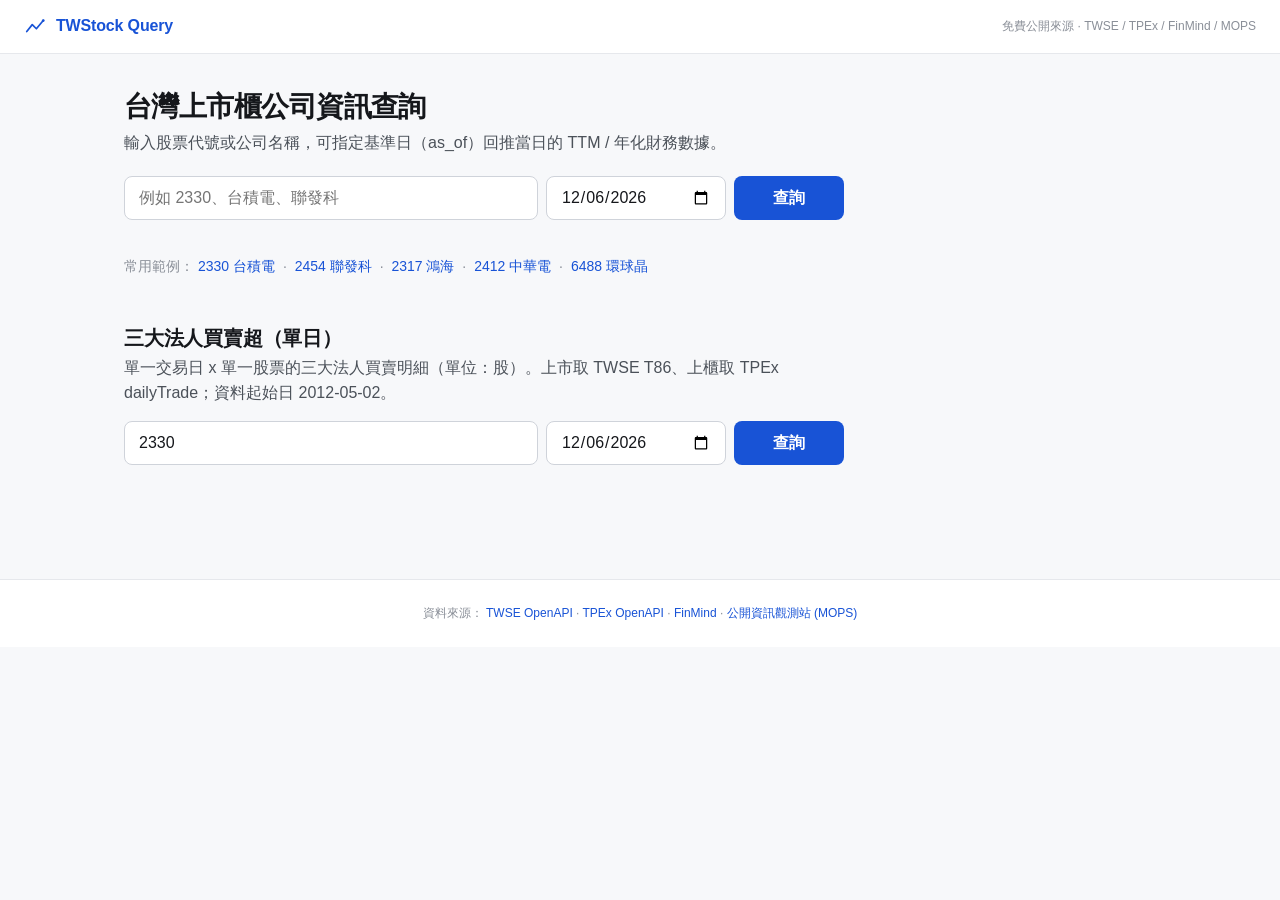
==== static/index.html @ 8bd7b882 "feat(api): add /api/institutional-net-buy-sell endpoint (TWSE T86 + TPEx dailyTrade) 新增三大法人買賣超日報 end" ====
<!doctype html>
<html lang="zh-Hant">
<head>
<meta charset="utf-8" />
<meta name="viewport" content="width=device-width, initial-scale=1" />
<title>台股公司查詢 · TWStock</title>
<link rel="preconnect" href="https://api.fontshare.com" />
<link href="https://api.fontshare.com/v2/css?f[]=satoshi@400,500,700&f[]=jetbrains-mono@400,500&display=swap" rel="stylesheet" />
<link rel="stylesheet" href="./style.css" />
</head>
<body>
<header class="topbar">
  <div class="brand">
    <svg viewBox="0 0 32 32" width="22" height="22" fill="none" stroke="currentColor" stroke-width="2.5">
      <path d="M4 24 L12 14 L18 20 L28 8" stroke-linecap="round" stroke-linejoin="round"/>
      <circle cx="28" cy="8" r="2" fill="currentColor" stroke="none"/>
    </svg>
    <span>TWStock Query</span>
  </div>
  <div class="hint">免費公開來源 · TWSE / TPEx / FinMind / MOPS</div>
</header>

<main>
  <section class="hero">
    <h1>台灣上市櫃公司資訊查詢</h1>
    <p class="sub">輸入股票代號或公司名稱，可指定基準日（as_of）回推當日的 TTM / 年化財務數據。</p>
    <form id="searchForm" class="search">
      <input id="kw" type="text" placeholder="例如 2330、台積電、聯發科" autocomplete="off" />
      <input id="asof" type="date" />
      <button type="submit">查詢</button>
    </form>
    <div id="suggest" class="suggest"></div>
  </section>

  <section id="result" class="result hidden"></section>
  <section id="empty" class="empty">
    <p>常用範例：<a href="#" data-q="2330">2330 台積電</a> · <a href="#" data-q="2454">2454 聯發科</a> · <a href="#" data-q="2317">2317 鴻海</a> · <a href="#" data-q="2412">2412 中華電</a> · <a href="#" data-q="6488">6488 環球晶</a></p>
  </section>

  <section class="panel">
    <h2>三大法人買賣超（單日）</h2>
    <p class="sub">單一交易日 x 單一股票的三大法人買賣明細（單位：股）。上市取 TWSE T86、上櫃取 TPEx dailyTrade；資料起始日 2012-05-02。</p>
    <form id="instForm" class="search">
      <input id="instStk" type="text" placeholder="股票代號 例如 2330" autocomplete="off" value="2330" />
      <input id="instDate" type="date" />
      <button type="submit">查詢</button>
    </form>
    <div id="instResult" class="inst-result"></div>
  </section>
</main>

<footer>
  <span>資料來源：</span>
  <a href="https://openapi.twse.com.tw/" target="_blank" rel="noopener">TWSE OpenAPI</a>
  ·
  <a href="https://www.tpex.org.tw/openapi/" target="_blank" rel="noopener">TPEx OpenAPI</a>
  ·
  <a href="https://finmind.github.io/" target="_blank" rel="noopener">FinMind</a>
  ·
  <a href="https://mops.twse.com.tw/mops/web/t05st08" target="_blank" rel="noopener">公開資訊觀測站 (MOPS)</a>
</footer>

<script src="./app.js"></script>
</body>
</html>
---- static/style.css ----
:root {
  --bg: #f7f8fa;
  --surface: #ffffff;
  --border: #e6e8ec;
  --border-strong: #cfd3da;
  --text: #15171b;
  --text-soft: #4b5159;
  --text-muted: #8a8f98;
  --accent: #1853d6;
  --accent-soft: #e7eeff;
  --good: #0d8348;
  --bad: #c0392b;
  --mono: 'JetBrains Mono', ui-monospace, SFMono-Regular, Menlo, monospace;
  --sans: 'Satoshi', -apple-system, BlinkMacSystemFont, "Segoe UI", Roboto, "Noto Sans TC", "PingFang TC", "Heiti TC", sans-serif;
}

* { box-sizing: border-box; }
html, body { margin: 0; padding: 0; }
body {
  font-family: var(--sans);
  background: var(--bg);
  color: var(--text);
  line-height: 1.55;
  -webkit-font-smoothing: antialiased;
}

a { color: var(--accent); text-decoration: none; }
a:hover { text-decoration: underline; }

.topbar {
  display: flex; align-items: center; justify-content: space-between;
  padding: 14px 24px; background: var(--surface); border-bottom: 1px solid var(--border);
}
.brand { display: flex; align-items: center; gap: 10px; font-weight: 700; letter-spacing: -0.01em; color: var(--accent); }
.hint { font-size: 12px; color: var(--text-muted); }

main { max-width: 1080px; margin: 0 auto; padding: 36px 24px 64px; }

.hero h1 {
  font-size: 28px; line-height: 1.2; letter-spacing: -0.02em; margin: 0 0 8px;
}
.hero .sub { color: var(--text-soft); margin: 0 0 20px; max-width: 720px; }

.search {
  display: grid; grid-template-columns: 1fr 180px 110px; gap: 8px; max-width: 720px;
}
.search input, .search button {
  height: 44px; border: 1px solid var(--border-strong); border-radius: 8px;
  padding: 0 14px; font: inherit; background: var(--surface); color: var(--text);
}
.search input:focus { outline: 2px solid var(--accent); outline-offset: -1px; border-color: var(--accent); }
.search button {
  background: var(--accent); color: #fff; border: 0; font-weight: 600; cursor: pointer;
  transition: filter 0.15s ease;
}
.search button:hover { filter: brightness(1.08); }
.search button:disabled { opacity: 0.6; cursor: progress; }

.suggest { margin-top: 8px; display: flex; flex-wrap: wrap; gap: 6px; }
.suggest .pill {
  background: var(--surface); border: 1px solid var(--border); border-radius: 999px;
  padding: 4px 10px; font-size: 13px; color: var(--text-soft); cursor: pointer;
}
.suggest .pill:hover { border-color: var(--accent); color: var(--accent); }

.empty { margin-top: 28px; color: var(--text-muted); font-size: 14px; }
.empty a { margin: 0 4px; }

.hidden { display: none; }

.result { margin-top: 28px; display: grid; gap: 16px; }

.card {
  background: var(--surface); border: 1px solid var(--border); border-radius: 12px;
  padding: 20px 22px;
}

.head {
  display: flex; align-items: baseline; flex-wrap: wrap; gap: 12px;
  border-bottom: 1px solid var(--border); padding-bottom: 14px; margin-bottom: 16px;
}
.head .code { font-family: var(--mono); font-size: 14px; color: var(--accent); background: var(--accent-soft); padding: 2px 8px; border-radius: 6px; }
.head .name { font-size: 22px; font-weight: 700; letter-spacing: -0.01em; }
.head .market { font-size: 12px; color: var(--text-muted); border: 1px solid var(--border-strong); padding: 1px 8px; border-radius: 999px; }
.head .asof { margin-left: auto; font-size: 12px; color: var(--text-muted); }

.kv {
  display: grid; grid-template-columns: repeat(auto-fit, minmax(220px, 1fr));
  gap: 14px 24px;
}
.kv > div { min-width: 0; }
.kv dt { font-size: 12px; color: var(--text-muted); margin-bottom: 4px; letter-spacing: 0.02em; }
.kv dd { margin: 0; font-size: 15px; color: var(--text); word-break: break-all; font-variant-numeric: tabular-nums; }
.kv dd.num { font-family: var(--mono); font-weight: 500; }
.kv dd.big { font-size: 18px; font-weight: 600; }
.kv dd .unit { color: var(--text-muted); font-size: 12px; margin-left: 4px; font-weight: 400; }

.section-title {
  font-size: 13px; text-transform: uppercase; letter-spacing: 0.08em;
  color: var(--text-muted); margin: 0 0 14px;
}

.delta-pos { color: var(--good); }
.delta-neg { color: var(--bad); }

.muted { color: var(--text-muted); }

.tag-row { display: flex; gap: 6px; flex-wrap: wrap; margin-top: 4px; }
.tag-row .q {
  font-family: var(--mono); font-size: 11px; color: var(--text-muted);
  background: #f0f1f4; border-radius: 4px; padding: 1px 6px;
}

.error {
  background: #fef2f2; border: 1px solid #fecaca; color: #991b1b;
  padding: 12px 16px; border-radius: 8px;
  font-size: 13px;
}

/* ---------- Skeleton loading ---------- */
@keyframes skel-pulse {
  0%   { background-color: #eef0f3; }
  50%  { background-color: #e2e5ea; }
  100% { background-color: #eef0f3; }
}
.skel {
  display: inline-block;
  background: #eef0f3;
  border-radius: 4px;
  animation: skel-pulse 1.4s ease-in-out infinite;
  vertical-align: middle;
}
.skel-text { height: 14px; }
.skel-line {
  display: block;
  height: 14px;
  border-radius: 4px;
  background: #eef0f3;
  animation: skel-pulse 1.4s ease-in-out infinite;
  width: 60%;
  margin: 6px 0;
}
.skeleton-head .name.skel,
.skeleton-head .market.skel { background: #eef0f3; border: 0; padding: 0; height: 18px; }
.card[data-loading="1"] .kv dt.skel,
.card[data-loading="1"] .kv dd.skel { animation: skel-pulse 1.4s ease-in-out infinite; }
.card[data-loading="1"] .kv dt { height: 12px; }
.card[data-loading="1"] .kv dd { display: inline-block; }

/* 產業價值鏈 */
.chain-block {
  border: 1px solid var(--border); border-radius: 10px;
  padding: 14px 16px; margin-bottom: 12px; background: #fafbfc;
}
.chain-block:last-child { margin-bottom: 0; }
.chain-head { display: flex; align-items: center; gap: 10px; margin-bottom: 10px; flex-wrap: wrap; }
.chain-head .chain-name { font-size: 16px; font-weight: 600; color: var(--text); }
.chain-head .chain-tag {
  font-family: var(--mono); font-size: 11px; color: var(--text-muted);
  background: var(--surface); padding: 1px 8px; border-radius: 4px; border: 1px solid var(--border-strong);
}
.btn-expand {
  margin-left: auto; font-size: 12px; padding: 4px 10px; cursor: pointer;
  background: var(--accent-soft); color: var(--accent); border: 1px solid transparent;
  border-radius: 6px; font-family: inherit;
}
.btn-expand:hover { background: var(--accent); color: white; }

.chain-self { display: flex; flex-wrap: wrap; gap: 6px; margin-bottom: 12px; }
.seg-pill {
  font-size: 12px; padding: 3px 10px; border-radius: 999px;
  border: 1px solid; background: white;
}
.seg-pill b { font-weight: 700; margin-right: 4px; }
.seg-up   { color: #166534; border-color: #bbf7d0; background: #f0fdf4; }
.seg-mid  { color: #1d4ed8; border-color: #bfdbfe; background: #eff6ff; }
.seg-down { color: #9a3412; border-color: #fed7aa; background: #fff7ed; }

.chain-stream { display: flex; flex-direction: column; gap: 8px; }
.stream-row { display: flex; gap: 10px; align-items: baseline; }
.stream-label {
  flex: 0 0 36px; font-size: 12px; font-weight: 600; padding: 2px 6px;
  border-radius: 4px; text-align: center;
}
.stream-up   .stream-label { background: #dcfce7; color: #166534; }
.stream-mid  .stream-label { background: #dbeafe; color: #1d4ed8; }
.stream-down .stream-label { background: #ffedd5; color: #9a3412; }
.stream-companies { display: flex; flex-wrap: wrap; gap: 6px; flex: 1; min-width: 0; }
.co-link {
  font-size: 12px; padding: 2px 8px; border-radius: 4px;
  background: white; color: var(--text); border: 1px solid var(--border);
  cursor: pointer; text-decoration: none; font-variant-numeric: tabular-nums;
  white-space: nowrap;
}
.co-link:hover { border-color: var(--accent); color: var(--accent); }
.co-link.is-self {
  background: var(--accent); color: white; border-color: var(--accent); font-weight: 600;
}
.stream-companies .more { font-size: 11px; color: var(--text-muted); padding: 2px 4px; }

.chain-full { margin-top: 14px; padding-top: 14px; border-top: 1px dashed var(--border); }
.chain-full.hidden { display: none; }
.full-chain { display: flex; flex-direction: column; gap: 12px; }
.full-seg { padding: 10px; border-radius: 8px; }
.full-seg-up   { background: #f0fdf4; }
.full-seg-mid  { background: #eff6ff; }
.full-seg-down { background: #fff7ed; }
.full-seg-title {
  font-size: 13px; font-weight: 700; margin-bottom: 8px;
  letter-spacing: 0.05em;
}
.full-seg-up   .full-seg-title { color: #166534; }
.full-seg-mid  .full-seg-title { color: #1d4ed8; }
.full-seg-down .full-seg-title { color: #9a3412; }
/* 非標準分段名（如 5300 人工智慧的「應用與服務／核心技術／運算資源」）輪流使用三個替代色套 */
.full-seg-alt1 { background: #faf5ff; }
.full-seg-alt2 { background: #fef2f8; }
.full-seg-alt3 { background: #ecfeff; }
.full-seg-alt1 .full-seg-title { color: #6b21a8; }
.full-seg-alt2 .full-seg-title { color: #9d174d; }
.full-seg-alt3 .full-seg-title { color: #155e75; }
.seg-alt1  { color: #6b21a8; border-color: #e9d5ff; background: #faf5ff; }
.seg-alt2  { color: #9d174d; border-color: #fbcfe8; background: #fef2f8; }
.seg-alt3  { color: #155e75; border-color: #a5f3fc; background: #ecfeff; }
.stream-alt1 .stream-label { background: #f3e8ff; color: #6b21a8; }
.stream-alt2 .stream-label { background: #fce7f3; color: #9d174d; }
.stream-alt3 .stream-label { background: #cffafe; color: #155e75; }
.full-top { margin-bottom: 10px; }
.full-top:last-child { margin-bottom: 0; }
.full-top-name { font-size: 13px; font-weight: 600; margin-bottom: 6px; color: var(--text); }
.full-sub { margin-left: 8px; margin-bottom: 6px; }
.full-sub-name { font-size: 12px; color: var(--text-muted); margin-bottom: 4px; }
.full-companies { display: flex; flex-wrap: wrap; gap: 4px; }
.hidden { display: none !important; }

.biz-list {
  margin: 0 0 14px; padding-left: 22px;
  display: flex; flex-direction: column; gap: 6px;
}
.biz-list li {
  font-size: 14px; line-height: 1.65; color: var(--text);
}
.biz-list li::marker { color: var(--accent); font-weight: 600; }

.biz-cats {
  margin-top: 12px; padding-top: 12px; border-top: 1px dashed var(--border);
  display: flex; flex-wrap: wrap; gap: 6px; align-items: center;
}
.biz-cats .muted { width: 100%; }
.cat-pill {
  font-size: 12px; color: var(--text-muted);
  background: var(--surface); border: 1px solid var(--border-strong);
  border-radius: 999px; padding: 2px 10px;
  font-variant-numeric: tabular-nums;
}

footer {
  text-align: center; color: var(--text-muted); font-size: 12px; padding: 24px;
  border-top: 1px solid var(--border); margin-top: 32px; background: var(--surface);
}

@media (max-width: 640px) {
  .search { grid-template-columns: 1fr; }
  .head .asof { margin-left: 0; flex-basis: 100%; }
  .hero h1 { font-size: 22px; }
  .kv { grid-template-columns: 1fr 1fr; gap: 12px 16px; }
  .kv dd.big { font-size: 16px; }
}

/* ---------- 主要產品比重 (Donut Chart) ---------- */
.pr-flex {
  display: flex;
  gap: 24px;
  align-items: flex-start;
  margin-top: 4px;
}
.pr-donut-wrap {
  flex: 0 0 auto;
  display: flex;
  align-items: center;
  justify-content: center;
  padding: 4px;
}
.pr-donut { display: block; }
.pr-slice {
  cursor: default;
  transition: opacity 0.18s ease, transform 0.18s ease;
  transform-origin: 110px 110px;
}
.pr-slice.is-dim { opacity: 0.28; }
.pr-slice.is-hover { transform: scale(1.035); }
.pr-donut-center-label {
  font-size: 11px;
  fill: var(--text-muted);
  font-family: var(--sans);
}
.pr-donut-center-value {
  font-size: 16px;
  font-weight: 700;
  fill: var(--text);
  font-family: var(--sans);
}

.pr-legend {
  flex: 1 1 auto;
  min-width: 0;
  display: flex;
  flex-direction: column;
  gap: 2px;
}
.pr-legend-row {
  display: grid;
  grid-template-columns: 14px minmax(0, 1.4fr) minmax(72px, auto) minmax(64px, auto);
  align-items: center;
  gap: 10px;
  padding: 6px 8px;
  border-radius: 6px;
  font-size: 13px;
  transition: background 0.15s ease;
}
.pr-legend-row:not(.pr-legend-head):hover,
.pr-legend-row.is-hover { background: var(--bg); }
.pr-legend-head {
  font-size: 11px;
  color: var(--text-muted);
  border-bottom: 1px solid var(--border);
  border-radius: 0;
  padding-bottom: 4px;
  margin-bottom: 2px;
}
.pr-swatch {
  width: 12px;
  height: 12px;
  border-radius: 3px;
  display: inline-block;
}
.pr-leg-name {
  min-width: 0;
  white-space: nowrap;
  overflow: hidden;
  text-overflow: ellipsis;
  color: var(--text);
}
.pr-rank {
  display: inline-block;
  min-width: 26px;
  font-family: var(--mono);
  font-size: 11px;
  color: var(--text-muted);
  margin-right: 2px;
}
.pr-leg-amount,
.pr-leg-pct {
  text-align: right;
  font-size: 13px;
}
.pr-leg-pct {
  font-weight: 600;
  color: var(--accent);
}
.pr-legend-row.is-return .pr-leg-name,
.pr-legend-row.is-return .pr-leg-amount,
.pr-legend-row.is-return .pr-leg-pct {
  color: var(--text-muted);
  font-weight: 400;
}

.pr-summary {
  display: flex;
  flex-wrap: wrap;
  gap: 20px;
  padding-top: 12px;
  margin-top: 14px;
  border-top: 1px solid var(--border);
  font-size: 13px;
}
.pr-summary > div { display: flex; flex-direction: column; gap: 2px; }
.pr-summary b { font-size: 15px; font-weight: 600; }

@media (max-width: 720px) {
  .pr-flex {
    flex-direction: column;
    align-items: center;
    gap: 12px;
  }
  .pr-legend { width: 100%; }
}

/* 三大法人買賣超（單日）查詢面板 */
.panel { margin-top: 48px; }
.panel h2 {
  font-size: 20px; line-height: 1.2; letter-spacing: -0.01em; margin: 0 0 6px;
}
.panel .sub { color: var(--text-soft); margin: 0 0 16px; max-width: 720px; }
.inst-result { margin-top: 18px; }
.inst-card {
  background: var(--surface); border: 1px solid var(--border); border-radius: 12px;
  padding: 20px 22px;
}
.inst-card .head {
  display: flex; align-items: baseline; flex-wrap: wrap; gap: 12px;
  border-bottom: 1px solid var(--border); padding-bottom: 14px; margin-bottom: 16px;
}
.inst-card .head .name { font-size: 18px; font-weight: 700; }
.inst-card .head .code { font-family: var(--mono); color: var(--text-muted); }
.inst-card .head .meta { color: var(--text-soft); font-size: 13px; margin-left: auto; }
.inst-grid {
  display: grid; grid-template-columns: repeat(2, minmax(0,1fr)); gap: 10px 24px;
}
.inst-row {
  display: flex; justify-content: space-between; gap: 10px;
  border-bottom: 1px dashed var(--border); padding: 6px 0;
}
.inst-row .k { color: var(--text-soft); }
.inst-row .v { font-family: var(--mono); font-weight: 600; }
.inst-row .v.pos { color: var(--good); }
.inst-row .v.neg { color: var(--bad); }
.inst-row.total { border-bottom: 0; margin-top: 6px; padding-top: 12px; border-top: 1px solid var(--border-strong); }
.inst-row.total .k { color: var(--text); font-weight: 600; }
.inst-empty { color: var(--text-muted); padding: 18px 0; }
.inst-source { color: var(--text-muted); font-size: 12px; margin-top: 12px; }
@media (max-width: 640px) {
  .inst-grid { grid-template-columns: 1fr; }
}
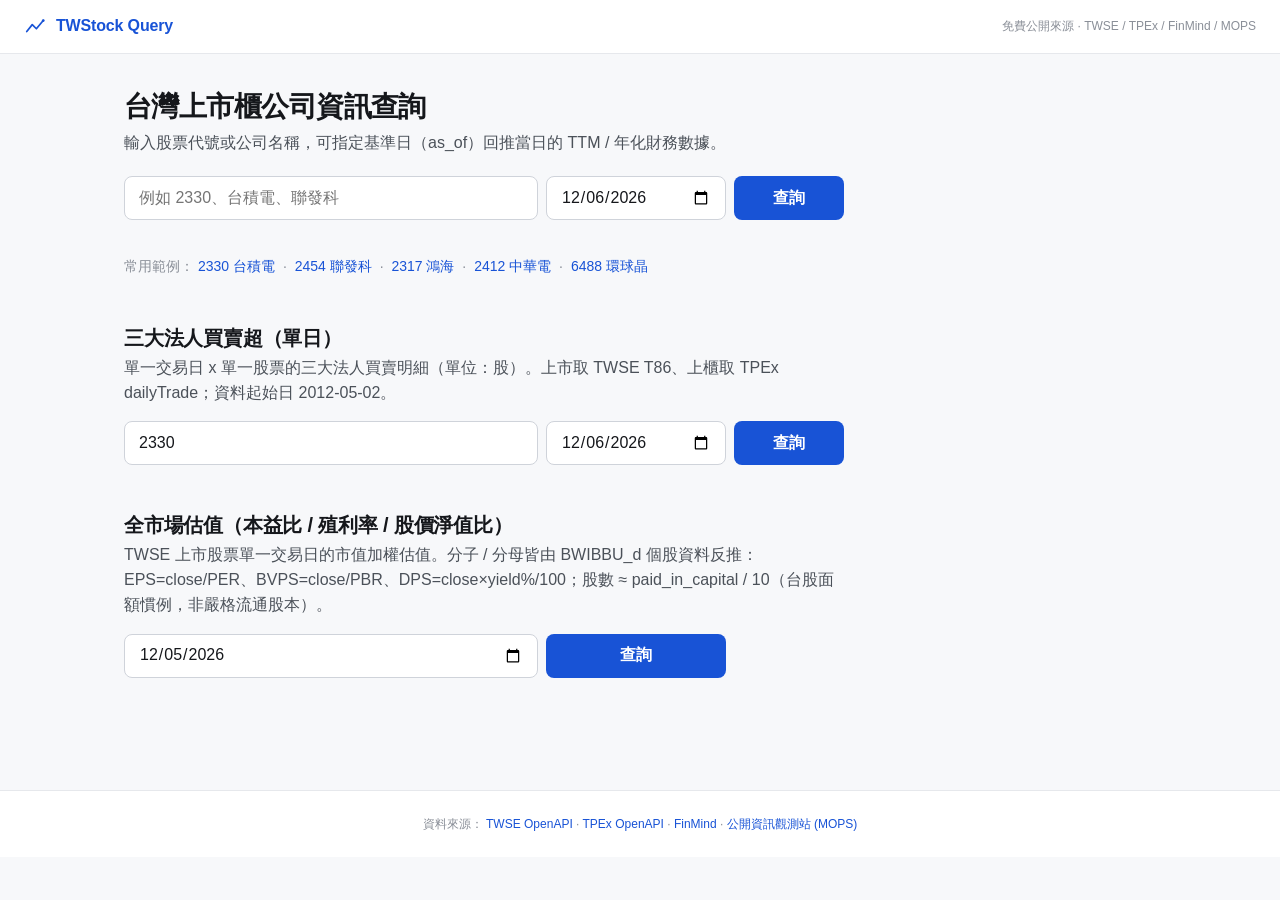
==== commit 4fd29770: "feat(api): add /api/market-valuation-summary endpoint (TWSE BWIBBU_d, market-cap weighted) - New ser" ====
--- a/static/index.html
+++ b/static/index.html
@@ -47,6 +47,16 @@
     </form>
     <div id="instResult" class="inst-result"></div>
   </section>
+
+  <section class="panel">
+    <h2>全市場估值（本益比 / 殖利率 / 股價淨值比）</h2>
+    <p class="sub">TWSE 上市股票單一交易日的市值加權估值。分子 / 分母皆由 BWIBBU_d 個股資料反推：EPS=close/PER、BVPS=close/PBR、DPS=close×yield%/100；股數 ≈ paid_in_capital / 10（台股面額慣例，非嚴格流通股本）。</p>
+    <form id="mvForm" class="search">
+      <input id="mvDate" type="date" required />
+      <button type="submit">查詢</button>
+    </form>
+    <div id="mvResult" class="mv-result"></div>
+  </section>
 </main>
 
 <footer>
--- a/static/style.css
+++ b/static/style.css
@@ -422,3 +422,79 @@
 @media (max-width: 640px) {
   .inst-grid { grid-template-columns: 1fr; }
 }
+
+/* ============================================================================
+   全市場估值 panel
+   ============================================================================ */
+.mv-result { margin-top: 1rem; }
+.mv-card {
+  background: var(--card-bg, #fff);
+  border: 1px solid var(--border, #e5e7eb);
+  border-radius: 8px;
+  padding: 1.25rem 1.5rem;
+  box-shadow: 0 1px 2px rgba(0,0,0,0.04);
+}
+.mv-empty { color: #64748b; padding: 0.75rem 0; }
+
+.mv-header { display: flex; justify-content: space-between; align-items: baseline; margin-bottom: 0.75rem; }
+.mv-title { font-weight: 600; font-size: 1.05rem; }
+.mv-date { color: #64748b; font-variant-numeric: tabular-nums; }
+
+.mv-metrics {
+  display: grid;
+  grid-template-columns: repeat(3, 1fr);
+  gap: 0.75rem;
+  margin: 1rem 0;
+}
+.mv-metric {
+  background: #f8fafc;
+  padding: 0.75rem 1rem;
+  border-radius: 6px;
+  text-align: center;
+}
+.mv-label { font-size: 0.85rem; color: #64748b; margin-bottom: 0.25rem; }
+.mv-value { font-size: 1.5rem; font-weight: 700; color: #1e293b; font-variant-numeric: tabular-nums; }
+
+.mv-totals {
+  display: grid;
+  grid-template-columns: repeat(4, 1fr);
+  gap: 0.5rem;
+  margin: 0.75rem 0;
+  padding: 0.75rem;
+  background: #f8fafc;
+  border-radius: 6px;
+}
+.mv-totals > div { display: flex; flex-direction: column; align-items: center; }
+.mv-totals span { font-size: 0.8rem; color: #64748b; }
+.mv-totals b { font-size: 1rem; color: #1e293b; font-variant-numeric: tabular-nums; }
+
+.mv-counts { display: flex; gap: 1.5rem; margin: 0.5rem 0; color: #475569; flex-wrap: wrap; }
+.mv-counts b { color: #1e293b; font-variant-numeric: tabular-nums; }
+.mv-counts small { color: #94a3b8; }
+
+.mv-method {
+  margin: 0.75rem 0;
+  padding: 0.5rem 0.75rem;
+  background: #fef3c7;
+  color: #78350f;
+  border-radius: 6px;
+  font-size: 0.9rem;
+}
+.mv-method b { margin-right: 0.5rem; }
+
+.mv-details { margin-top: 0.75rem; }
+.mv-details summary { cursor: pointer; color: #2563eb; padding: 0.5rem 0; }
+.mv-table-wrap { overflow-x: auto; max-width: 100%; }
+.mv-table { border-collapse: collapse; width: 100%; margin-top: 0.5rem; font-size: 0.85rem; }
+.mv-table th, .mv-table td { padding: 0.35rem 0.5rem; border-bottom: 1px solid #e5e7eb; text-align: left; }
+.mv-table th { background: #f8fafc; font-weight: 600; }
+.mv-table td.num, .mv-table th.num { text-align: right; font-variant-numeric: tabular-nums; }
+
+.mv-source { margin-top: 0.75rem; font-size: 0.8rem; color: #94a3b8; }
+
+@media (max-width: 640px) {
+  .mv-metrics { grid-template-columns: 1fr; }
+  .mv-totals { grid-template-columns: repeat(2, 1fr); }
+  .mv-metric { padding: 0.5rem; }
+  .mv-value { font-size: 1.25rem; }
+}
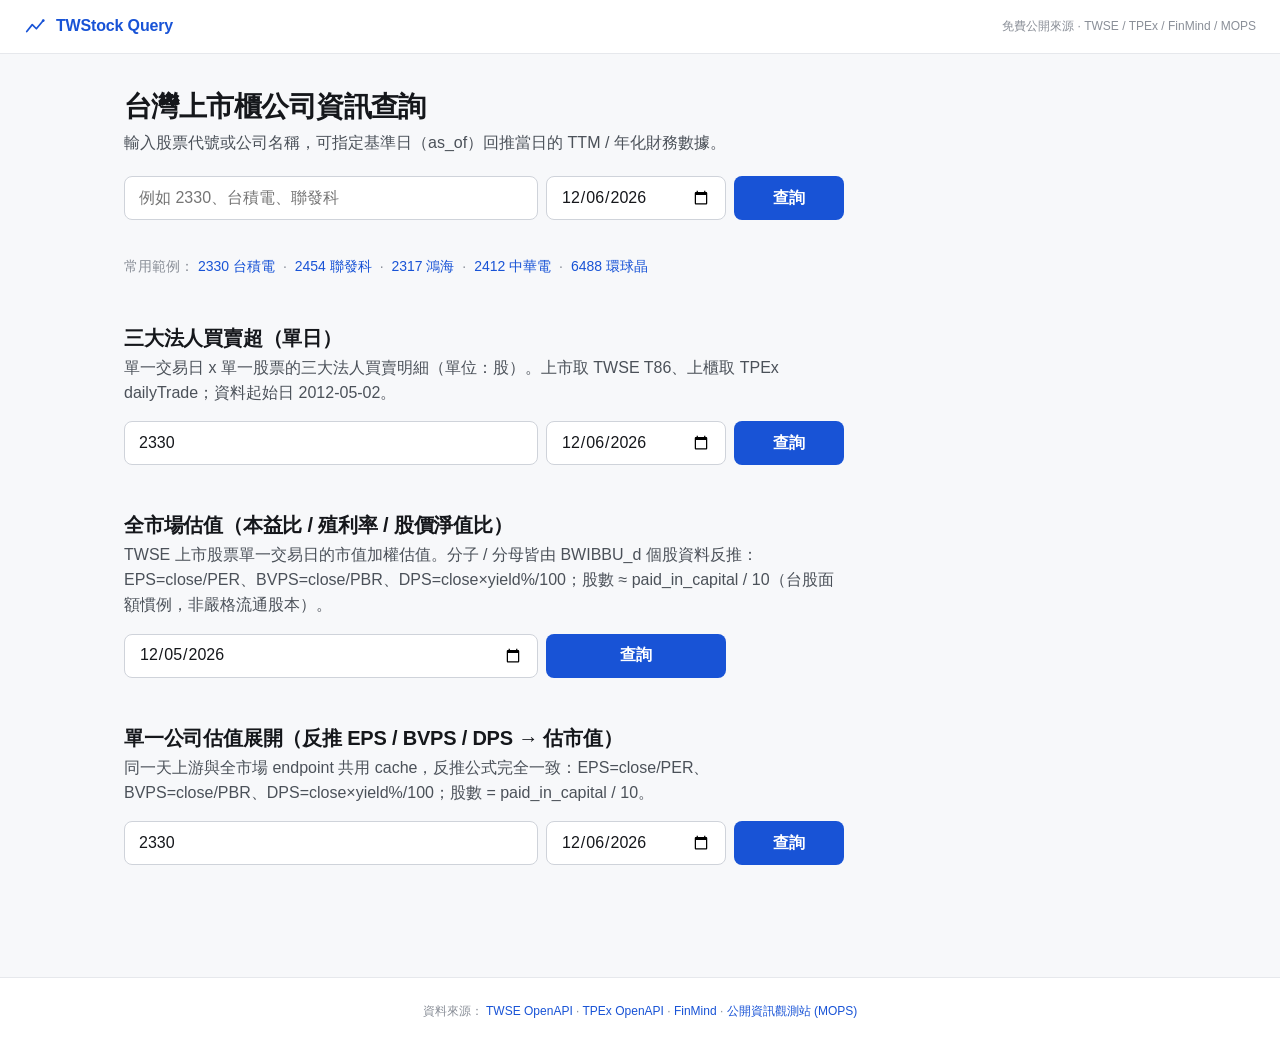
==== commit a5370efd: "feat(api): add /api/company-valuation endpoint (single-company valuation detail) - Refactor: extract" ====
--- a/static/index.html
+++ b/static/index.html
@@ -6,7 +6,7 @@
 <title>台股公司查詢 · TWStock</title>
 <link rel="preconnect" href="https://api.fontshare.com" />
 <link href="https://api.fontshare.com/v2/css?f[]=satoshi@400,500,700&f[]=jetbrains-mono@400,500&display=swap" rel="stylesheet" />
-<link rel="stylesheet" href="./style.css" />
+<link rel="stylesheet" href="./style.css?v=cv1" />
 </head>
 <body>
 <header class="topbar">
@@ -57,6 +57,17 @@
     </form>
     <div id="mvResult" class="mv-result"></div>
   </section>
+
+  <section class="panel">
+    <h2>單一公司估值展開（反推 EPS / BVPS / DPS → 估市值）</h2>
+    <p class="sub">同一天上游與全市場 endpoint 共用 cache，反推公式完全一致：EPS=close/PER、BVPS=close/PBR、DPS=close×yield%/100；股數 = paid_in_capital / 10。</p>
+    <form id="cvForm" class="search">
+      <input id="cvStk" type="text" placeholder="股票代號 例如 2330" autocomplete="off" value="2330" />
+      <input id="cvDate" type="date" required />
+      <button type="submit">查詢</button>
+    </form>
+    <div id="cvResult" class="mv-result"></div>
+  </section>
 </main>
 
 <footer>
@@ -70,6 +81,6 @@
   <a href="https://mops.twse.com.tw/mops/web/t05st08" target="_blank" rel="noopener">公開資訊觀測站 (MOPS)</a>
 </footer>
 
-<script src="./app.js"></script>
+<script src="./app.js?v=cv1"></script>
 </body>
 </html>
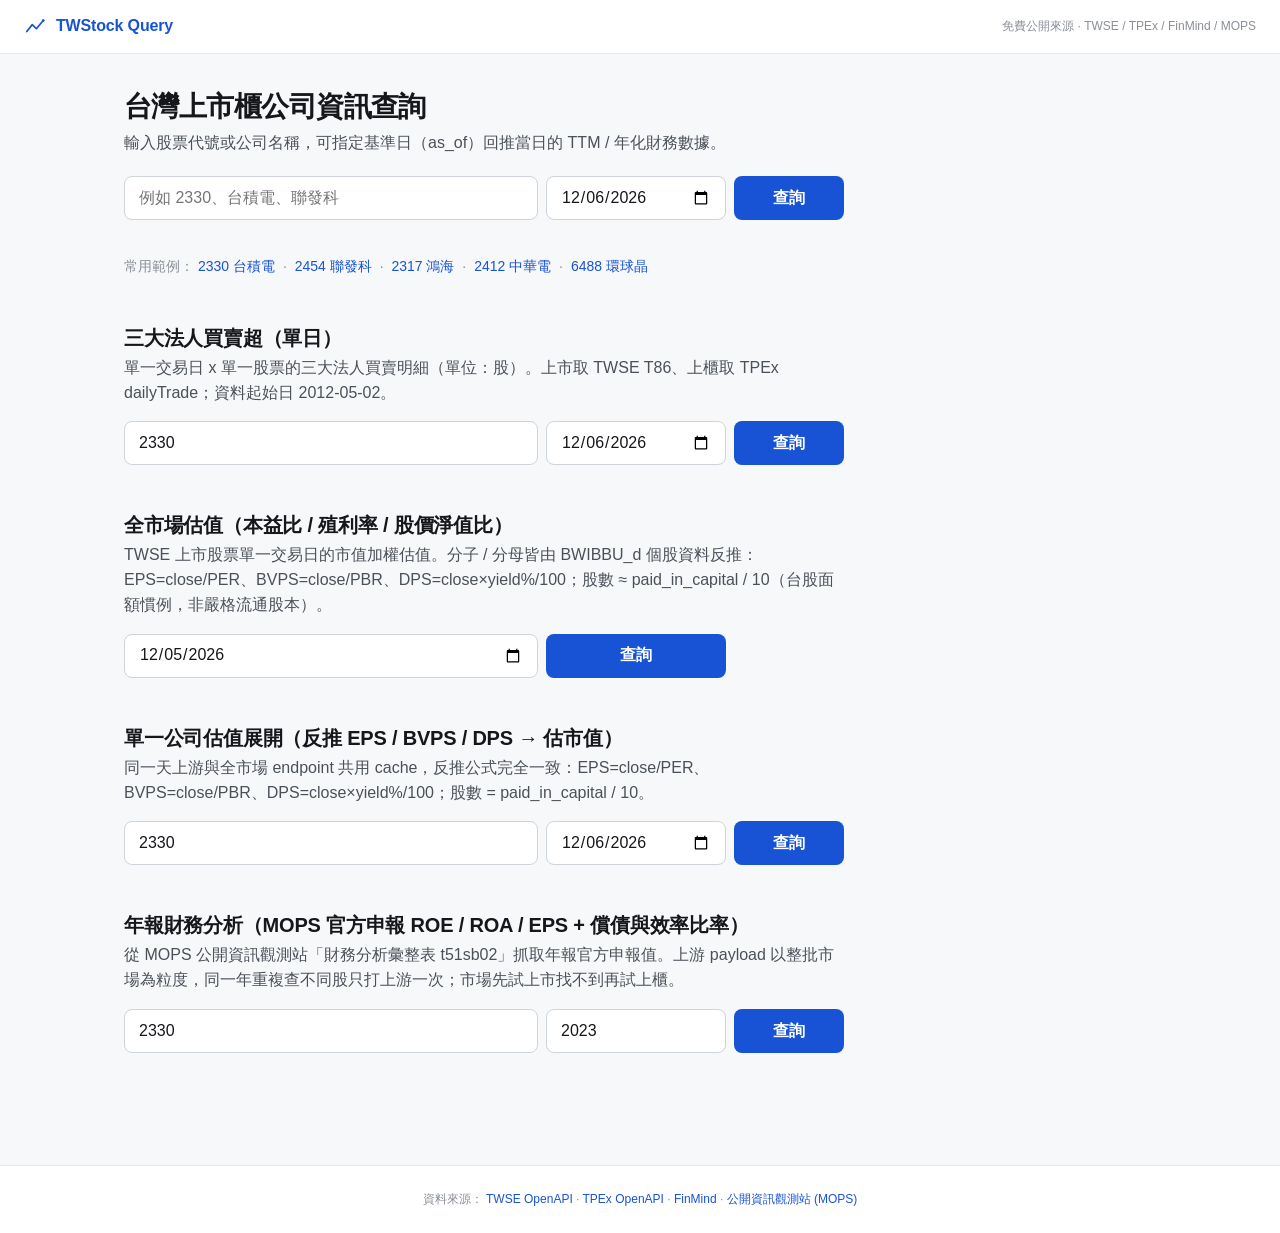
==== commit 43fc3c2c: "feat: add MOPS financial analysis (t51sb02) annual report endpoint New endpoint: GET /api/v1/fundame" ====
--- a/static/index.html
+++ b/static/index.html
@@ -6,7 +6,7 @@
 <title>台股公司查詢 · TWStock</title>
 <link rel="preconnect" href="https://api.fontshare.com" />
 <link href="https://api.fontshare.com/v2/css?f[]=satoshi@400,500,700&f[]=jetbrains-mono@400,500&display=swap" rel="stylesheet" />
-<link rel="stylesheet" href="./style.css?v=cv1" />
+<link rel="stylesheet" href="./style.css?v=fa1" />
 </head>
 <body>
 <header class="topbar">
@@ -68,6 +68,17 @@
     </form>
     <div id="cvResult" class="mv-result"></div>
   </section>
+
+  <section class="panel">
+    <h2>年報財務分析（MOPS 官方申報 ROE / ROA / EPS + 償債與效率比率）</h2>
+    <p class="sub">從 MOPS 公開資訊觀測站「財務分析彙整表 t51sb02」抓取年報官方申報值。上游 payload 以整批市場為粒度，同一年重複查不同股只打上游一次；市場先試上市找不到再試上櫃。</p>
+    <form id="faForm" class="search">
+      <input id="faStk" type="text" placeholder="股票代號 例如 2330" autocomplete="off" value="2330" />
+      <input id="faYear" type="number" min="2012" placeholder="西元年 例如 2023" value="2023" />
+      <button type="submit">查詢</button>
+    </form>
+    <div id="faResult" class="mv-result"></div>
+  </section>
 </main>
 
 <footer>
@@ -81,6 +92,6 @@
   <a href="https://mops.twse.com.tw/mops/web/t05st08" target="_blank" rel="noopener">公開資訊觀測站 (MOPS)</a>
 </footer>
 
-<script src="./app.js?v=cv1"></script>
+<script src="./app.js?v=fa1"></script>
 </body>
 </html>
--- a/static/style.css
+++ b/static/style.css
@@ -498,3 +498,64 @@
   .mv-metric { padding: 0.5rem; }
   .mv-value { font-size: 1.25rem; }
 }
+
+/* Financial analysis (t51sb02) panel */
+.mv-metric-grid {
+  display: grid;
+  grid-template-columns: repeat(3, 1fr);
+  gap: 0.75rem;
+  margin: 0.75rem 0 1rem;
+}
+.mv-metric-card {
+  background: #f8fafc;
+  border: 1px solid #e2e8f0;
+  border-radius: 8px;
+  padding: 0.85rem 1rem;
+}
+.mv-metric-label {
+  font-size: 0.85rem;
+  color: #64748b;
+  margin-bottom: 0.35rem;
+}
+.mv-metric-value {
+  font-size: 1.5rem;
+  font-weight: 700;
+  color: #0f172a;
+  font-variant-numeric: tabular-nums;
+}
+.mv-detail-grid {
+  display: grid;
+  grid-template-columns: repeat(2, 1fr);
+  gap: 1rem;
+  margin-top: 0.75rem;
+}
+.mv-detail-block {
+  background: #ffffff;
+  border: 1px solid #e2e8f0;
+  border-radius: 8px;
+  padding: 0.75rem 1rem;
+}
+.mv-detail-title {
+  font-size: 0.85rem;
+  font-weight: 600;
+  color: #334155;
+  margin-bottom: 0.5rem;
+  padding-bottom: 0.4rem;
+  border-bottom: 1px dashed #e2e8f0;
+}
+.mv-detail-row {
+  display: flex;
+  justify-content: space-between;
+  padding: 0.25rem 0;
+  font-size: 0.9rem;
+}
+.mv-detail-row > span:last-child {
+  font-variant-numeric: tabular-nums;
+  color: #0f172a;
+  font-weight: 500;
+}
+.mv-na { color: #94a3b8; font-style: italic; }
+@media (max-width: 720px) {
+  .mv-metric-grid { grid-template-columns: 1fr; }
+  .mv-detail-grid { grid-template-columns: 1fr; }
+}
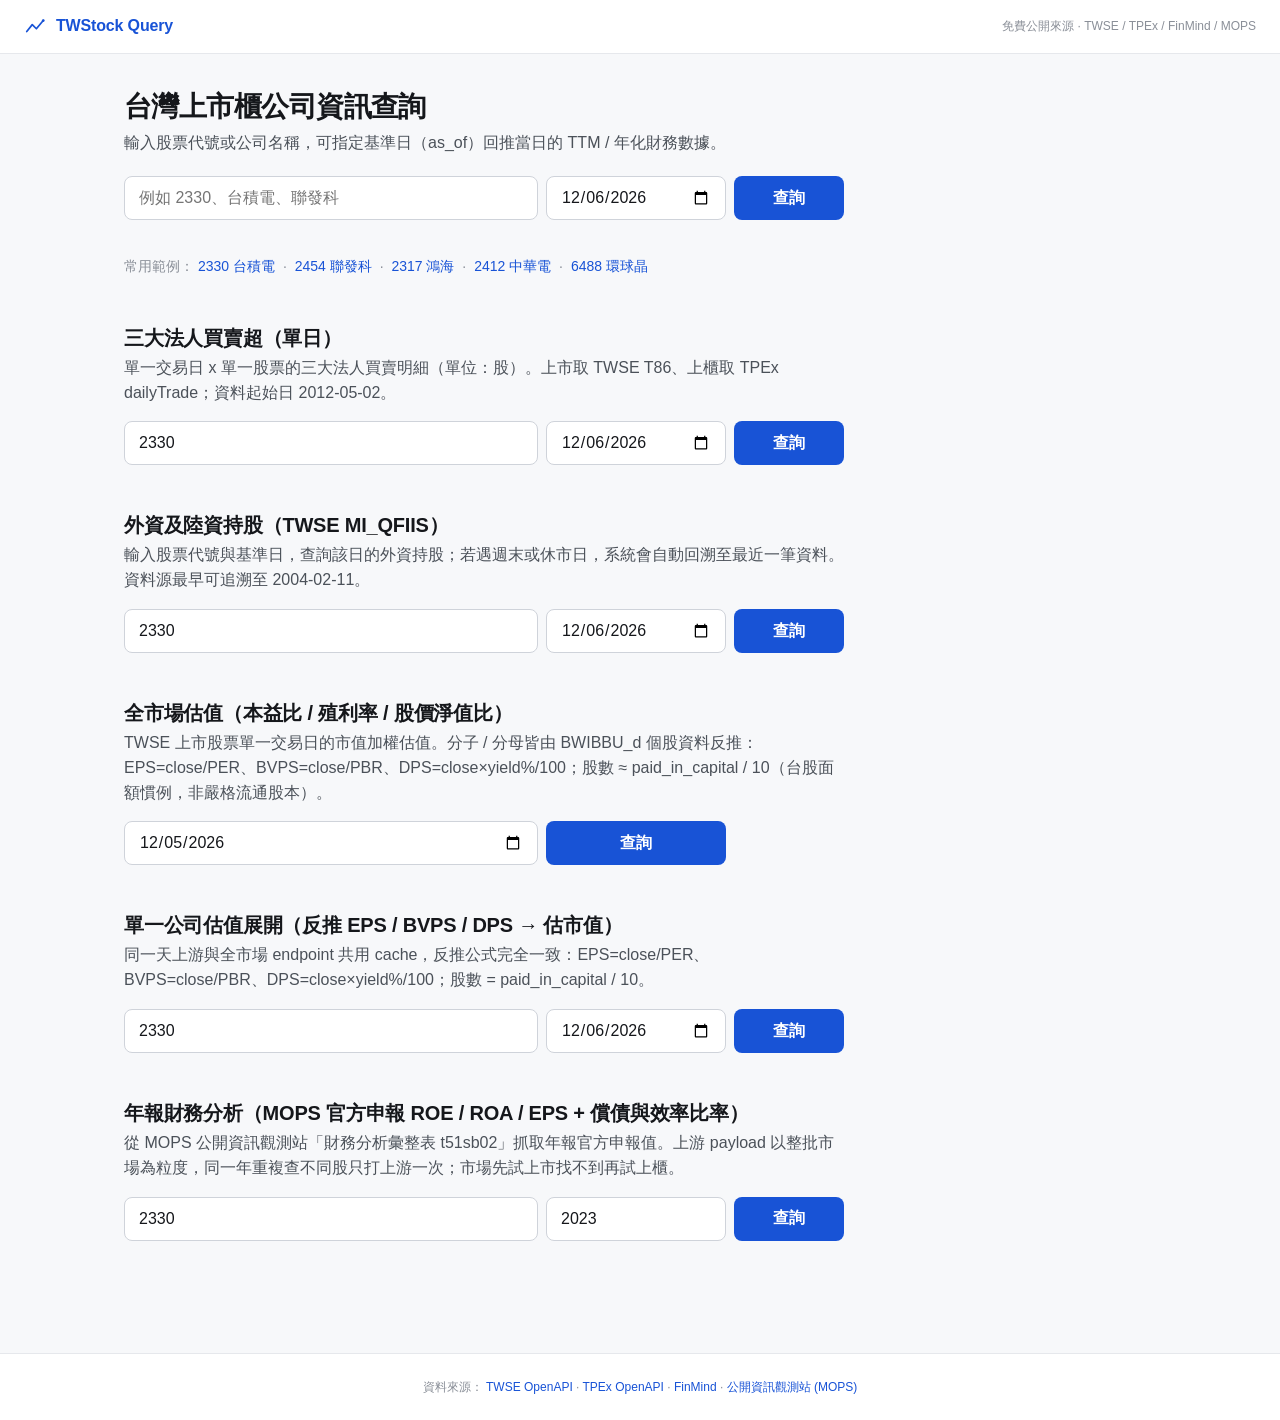
==== commit d4b2a16f: "feat: add foreign ownership endpoint" ====
--- a/static/index.html
+++ b/static/index.html
@@ -49,6 +49,17 @@
   </section>
 
   <section class="panel">
+    <h2>外資及陸資持股（TWSE MI_QFIIS）</h2>
+    <p class="sub">輸入股票代號與基準日，查詢該日的外資持股；若遇週末或休市日，系統會自動回溯至最近一筆資料。資料源最早可追溯至 2004-02-11。</p>
+    <form id="foForm" class="search">
+      <input id="foStk" type="text" placeholder="股票代號 例如 2330" autocomplete="off" value="2330" />
+      <input id="foDate" type="date" min="2004-02-11" required />
+      <button type="submit">查詢</button>
+    </form>
+    <div id="foResult" class="inst-result"></div>
+  </section>
+
+  <section class="panel">
     <h2>全市場估值（本益比 / 殖利率 / 股價淨值比）</h2>
     <p class="sub">TWSE 上市股票單一交易日的市值加權估值。分子 / 分母皆由 BWIBBU_d 個股資料反推：EPS=close/PER、BVPS=close/PBR、DPS=close×yield%/100；股數 ≈ paid_in_capital / 10（台股面額慣例，非嚴格流通股本）。</p>
     <form id="mvForm" class="search">
--- a/static/style.css
+++ b/static/style.css
@@ -419,6 +419,10 @@
 .inst-row.total .k { color: var(--text); font-weight: 600; }
 .inst-empty { color: var(--text-muted); padding: 18px 0; }
 .inst-source { color: var(--text-muted); font-size: 12px; margin-top: 12px; }
+.fo-notice {
+  color: #7c4a03; background: #fff7df; border: 1px solid #f1d58a;
+  border-radius: 6px; padding: 8px 10px; margin: -4px 0 12px; font-size: 13px;
+}
 @media (max-width: 640px) {
   .inst-grid { grid-template-columns: 1fr; }
 }
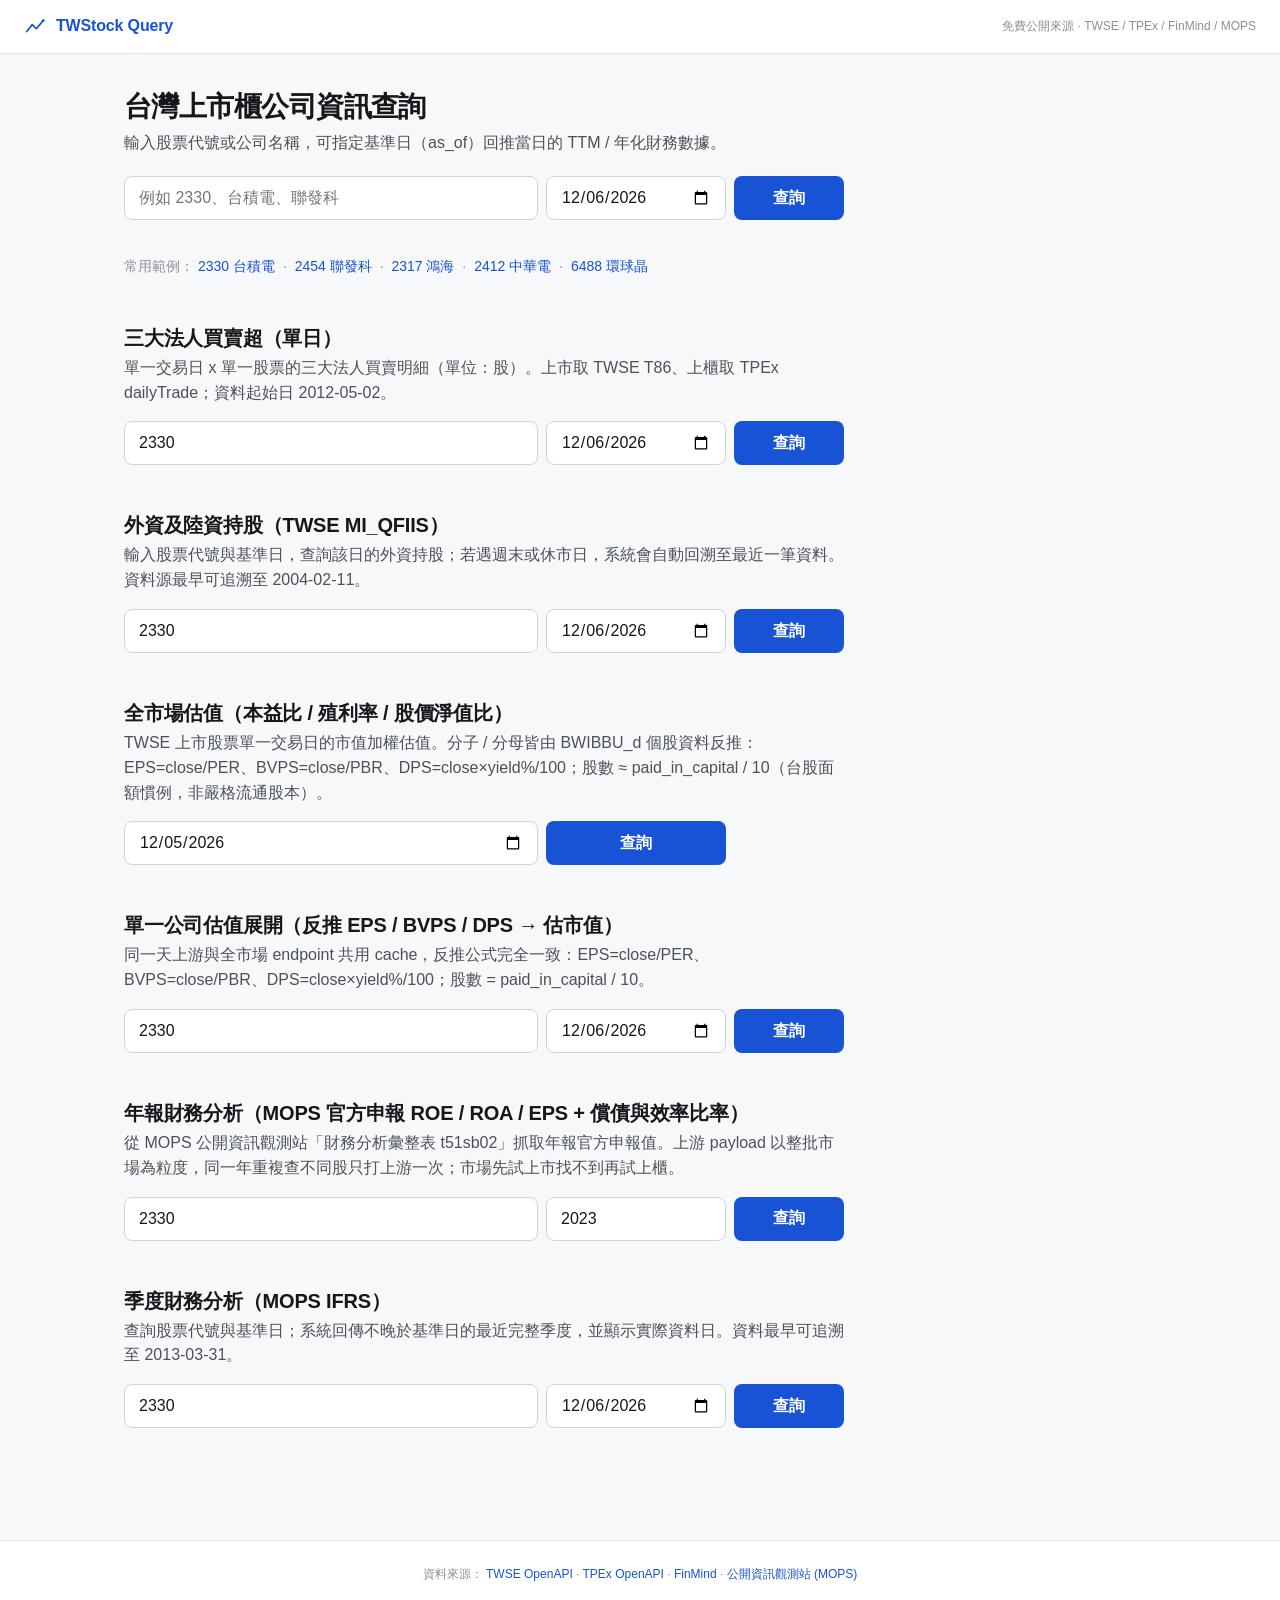
==== commit 66eb84b6: "feat: add MOPS quarterly financials endpoint" ====
--- a/static/index.html
+++ b/static/index.html
@@ -90,6 +90,17 @@
     </form>
     <div id="faResult" class="mv-result"></div>
   </section>
+
+  <section class="panel">
+    <h2>季度財務分析（MOPS IFRS）</h2>
+    <p class="sub">查詢股票代號與基準日；系統回傳不晚於基準日的最近完整季度，並顯示實際資料日。資料最早可追溯至 2013-03-31。</p>
+    <form id="qfForm" class="search">
+      <input id="qfStk" type="text" placeholder="股票代號 例如 2330" autocomplete="off" value="2330" />
+      <input id="qfDate" type="date" min="2013-03-31" required />
+      <button type="submit">查詢</button>
+    </form>
+    <div id="qfResult" class="mv-result"></div>
+  </section>
 </main>
 
 <footer>
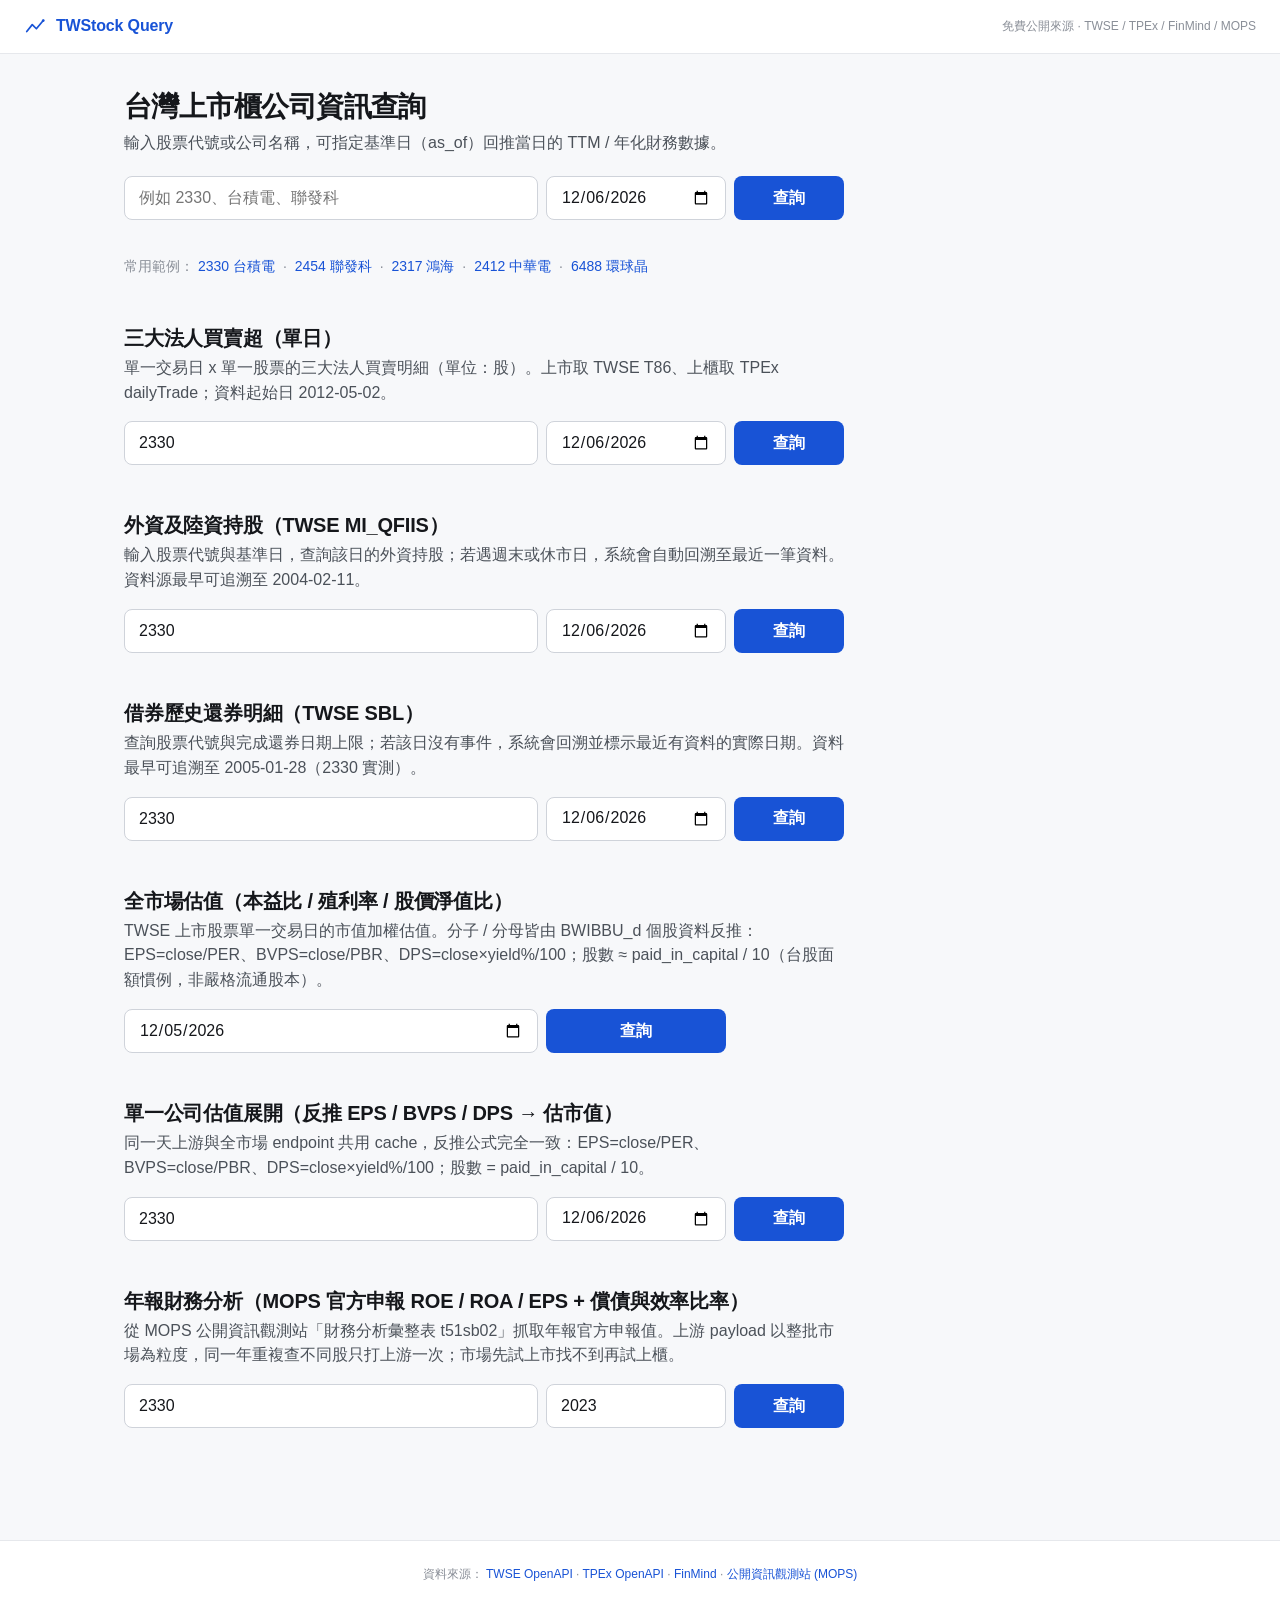
==== commit 7e9fe50a: "feat: add TWSE SBL history endpoint" ====
--- a/static/index.html
+++ b/static/index.html
@@ -60,6 +60,17 @@
   </section>
 
   <section class="panel">
+    <h2>借券歷史還券明細（TWSE SBL）</h2>
+    <p class="sub">查詢股票代號與完成還券日期上限；若該日沒有事件，系統會回溯並標示最近有資料的實際日期。資料最早可追溯至 2005-01-28（2330 實測）。</p>
+    <form id="sblForm" class="search">
+      <input id="sblStk" type="text" placeholder="股票代號 例如 2330" autocomplete="off" value="2330" />
+      <input id="sblDate" type="date" min="2005-01-28" required />
+      <button type="submit">查詢</button>
+    </form>
+    <div id="sblResult" class="inst-result"></div>
+  </section>
+
+  <section class="panel">
     <h2>全市場估值（本益比 / 殖利率 / 股價淨值比）</h2>
     <p class="sub">TWSE 上市股票單一交易日的市值加權估值。分子 / 分母皆由 BWIBBU_d 個股資料反推：EPS=close/PER、BVPS=close/PBR、DPS=close×yield%/100；股數 ≈ paid_in_capital / 10（台股面額慣例，非嚴格流通股本）。</p>
     <form id="mvForm" class="search">
@@ -90,17 +101,6 @@
     </form>
     <div id="faResult" class="mv-result"></div>
   </section>
-
-  <section class="panel">
-    <h2>季度財務分析（MOPS IFRS）</h2>
-    <p class="sub">查詢股票代號與基準日；系統回傳不晚於基準日的最近完整季度，並顯示實際資料日。資料最早可追溯至 2013-03-31。</p>
-    <form id="qfForm" class="search">
-      <input id="qfStk" type="text" placeholder="股票代號 例如 2330" autocomplete="off" value="2330" />
-      <input id="qfDate" type="date" min="2013-03-31" required />
-      <button type="submit">查詢</button>
-    </form>
-    <div id="qfResult" class="mv-result"></div>
-  </section>
 </main>
 
 <footer>
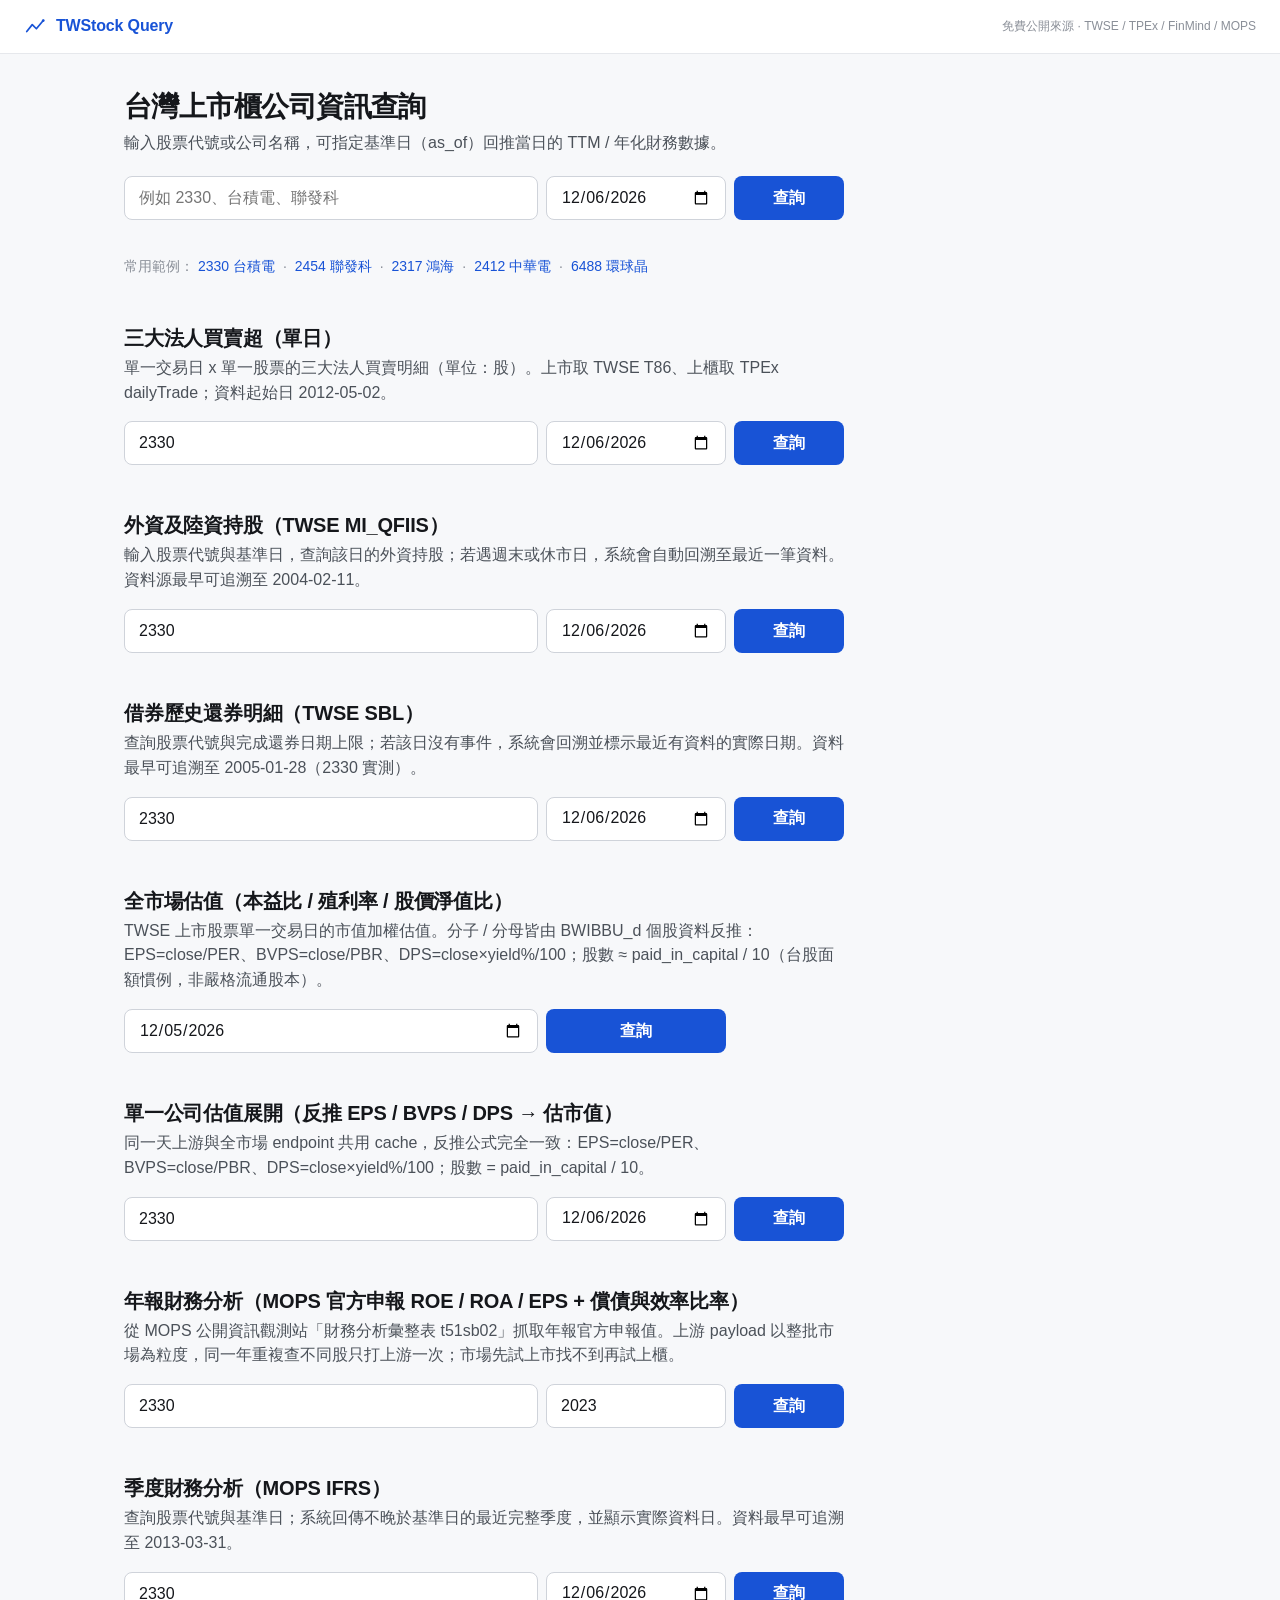
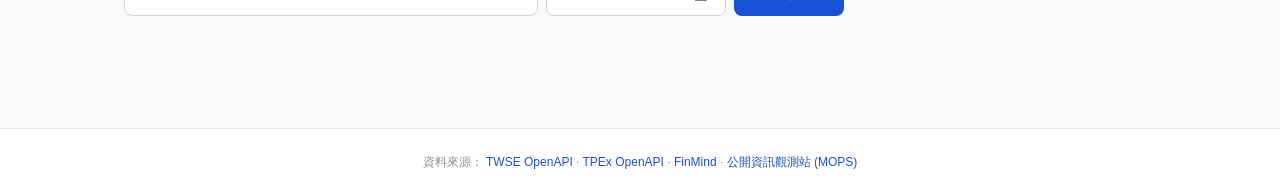
==== commit 14467809: "Merge remote-tracking branch 'origin/main' into new_source/mops-quarterly-financials # Conflicts: #	" ====
--- a/static/index.html
+++ b/static/index.html
@@ -101,6 +101,17 @@
     </form>
     <div id="faResult" class="mv-result"></div>
   </section>
+
+  <section class="panel">
+    <h2>季度財務分析（MOPS IFRS）</h2>
+    <p class="sub">查詢股票代號與基準日；系統回傳不晚於基準日的最近完整季度，並顯示實際資料日。資料最早可追溯至 2013-03-31。</p>
+    <form id="qfForm" class="search">
+      <input id="qfStk" type="text" placeholder="股票代號 例如 2330" autocomplete="off" value="2330" />
+      <input id="qfDate" type="date" min="2013-03-31" required />
+      <button type="submit">查詢</button>
+    </form>
+    <div id="qfResult" class="mv-result"></div>
+  </section>
 </main>
 
 <footer>
